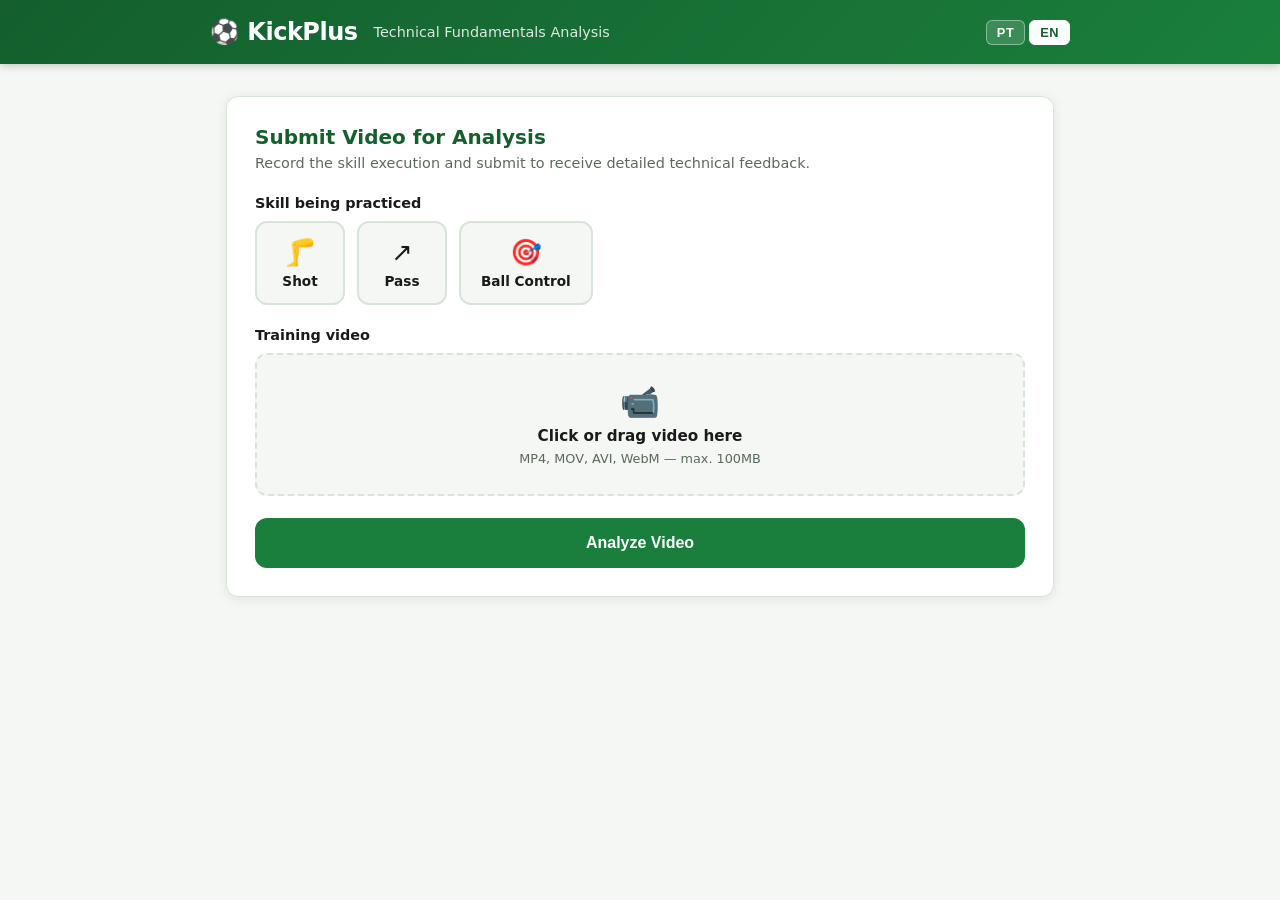
==== frontend/index.html @ da458dfa "Initial MVP commit Football technique analysis app using AI to analyze video frames and provide stru" ====
<!DOCTYPE html>
<html lang="pt-BR">
<head>
  <meta charset="UTF-8" />
  <meta name="viewport" content="width=device-width, initial-scale=1.0" />
  <title>KickPlus — Análise de Fundamentos</title>
  <link rel="stylesheet" href="style.css" />
</head>
<body>
  <header>
    <div class="header-inner">
      <span class="logo">⚽ KickPlus</span>
      <span class="tagline" data-i18n="tagline">Análise Técnica de Fundamentos</span>
      <div class="lang-toggle">
        <button class="lang-btn active" data-lang="pt">PT</button>
        <button class="lang-btn" data-lang="en">EN</button>
      </div>
    </div>
  </header>

  <main>
    <section class="upload-section card">
      <h2 data-i18n="uploadTitle">Enviar Vídeo para Análise</h2>
      <p class="subtitle" data-i18n="uploadSubtitle">Filme a execução do fundamento e envie para receber feedback técnico detalhado.</p>

      <form id="analyzeForm">
        <div class="field-group">
          <label data-i18n="skillLabel">Fundamento praticado</label>
          <div class="skill-selector">
            <label class="skill-option">
              <input type="radio" name="skill" value="shot" required />
              <span class="skill-card">
                <span class="skill-icon">🦵</span>
                <span class="skill-name" data-i18n="skillShot">Chute</span>
              </span>
            </label>
            <label class="skill-option">
              <input type="radio" name="skill" value="pass" />
              <span class="skill-card">
                <span class="skill-icon">↗️</span>
                <span class="skill-name" data-i18n="skillPass">Passe</span>
              </span>
            </label>
            <label class="skill-option">
              <input type="radio" name="skill" value="control" />
              <span class="skill-card">
                <span class="skill-icon">🎯</span>
                <span class="skill-name" data-i18n="skillControl">Domínio</span>
              </span>
            </label>
          </div>
        </div>

        <div class="field-group">
          <label data-i18n="videoLabel">Vídeo do treino</label>
          <div class="drop-zone" id="dropZone">
            <input type="file" id="videoInput" name="video" accept="video/*" required />
            <div class="drop-zone-content" id="dropZoneContent">
              <span class="drop-icon">📹</span>
              <span class="drop-text" data-i18n="dropText">Clique ou arraste o vídeo aqui</span>
              <span class="drop-hint" data-i18n="dropHint">MP4, MOV, AVI, WebM — máx. 100MB</span>
            </div>
          </div>
          <div id="videoPreviewContainer" class="video-preview-container hidden">
            <video id="videoPreview" controls></video>
            <button type="button" id="removeVideo" class="btn-remove" data-i18n="btnRemove">✕ Remover</button>
          </div>
        </div>

        <button type="submit" class="btn-primary" id="submitBtn">
          <span id="btnText" data-i18n="btnAnalyze">Analisar Vídeo</span>
          <span id="btnLoader" class="hidden">
            <span class="spinner"></span>
            <span data-i18n="btnAnalyzing">Analisando...</span>
          </span>
        </button>
      </form>
    </section>

    <section id="resultsSection" class="results-section hidden">
      <div class="card result-header-card">
        <div class="result-title-row">
          <h2 data-i18n="resultsTitle">Resultado da Análise</h2>
          <div class="score-badge" id="scoreBadge">
            <span class="score-value" id="scoreValue">—</span>
            <span class="score-label" data-i18n="scoreLabel">/ 10</span>
          </div>
        </div>
        <p id="resultSummary" class="result-summary"></p>
        <div class="main-tip-box">
          <span class="main-tip-label" data-i18n="mainTipLabel">💡 Dica principal para o próximo treino</span>
          <p id="mainTip"></p>
        </div>
      </div>

      <div class="two-col">
        <div class="card positives-card">
          <h3 data-i18n="positivesTitle">✅ Pontos Positivos</h3>
          <ul id="positivesList"></ul>
        </div>

        <div class="card improvements-card">
          <h3 data-i18n="improvementsTitle">🔧 Pontos a Melhorar</h3>
          <div id="improvementsList"></div>
        </div>
      </div>

      <div class="actions-row">
        <button class="btn-secondary" id="newAnalysisBtn" data-i18n="btnNewAnalysis">Nova Análise</button>
      </div>
    </section>

    <div id="errorBox" class="error-box hidden">
      <span id="errorMessage"></span>
    </div>
  </main>

  <script src="app.js"></script>
</body>
</html>
---- frontend/style.css ----
*, *::before, *::after { box-sizing: border-box; margin: 0; padding: 0; }

:root {
  --green: #1a7f3c;
  --green-light: #25a050;
  --green-dark: #145f2d;
  --accent: #f0c040;
  --bg: #f5f7f5;
  --card-bg: #ffffff;
  --text: #1a1a1a;
  --text-muted: #5a6a5a;
  --border: #d8e4d8;
  --radius: 12px;
  --shadow: 0 2px 12px rgba(0,0,0,0.08);
}

body {
  font-family: 'Segoe UI', system-ui, sans-serif;
  background: var(--bg);
  color: var(--text);
  min-height: 100vh;
}

header {
  background: linear-gradient(135deg, var(--green-dark) 0%, var(--green) 100%);
  color: white;
  padding: 18px 24px;
  box-shadow: 0 2px 8px rgba(0,0,0,0.2);
}
.header-inner {
  max-width: 860px;
  margin: 0 auto;
  display: flex;
  align-items: center;
  gap: 16px;
}
.logo { font-size: 1.5rem; font-weight: 700; letter-spacing: -0.5px; }
.tagline { font-size: 0.9rem; opacity: 0.85; flex: 1; }

.lang-toggle { display: flex; gap: 4px; margin-left: auto; }
.lang-btn {
  background: rgba(255,255,255,0.15);
  border: 1px solid rgba(255,255,255,0.4);
  color: white;
  border-radius: 6px;
  padding: 4px 10px;
  font-size: 0.8rem;
  font-weight: 700;
  cursor: pointer;
  transition: all 0.15s ease;
  letter-spacing: 0.5px;
}
.lang-btn:hover { background: rgba(255,255,255,0.25); }
.lang-btn.active { background: white; color: var(--green-dark); border-color: white; }

main {
  max-width: 860px;
  margin: 32px auto;
  padding: 0 16px;
  display: flex;
  flex-direction: column;
  gap: 24px;
}

.card {
  background: var(--card-bg);
  border: 1px solid var(--border);
  border-radius: var(--radius);
  padding: 28px;
  box-shadow: var(--shadow);
}

h2 { font-size: 1.25rem; font-weight: 700; color: var(--green-dark); margin-bottom: 6px; }
h3 { font-size: 1rem; font-weight: 700; margin-bottom: 14px; }
.subtitle { color: var(--text-muted); font-size: 0.9rem; margin-bottom: 24px; }

.field-group { margin-bottom: 22px; }
.field-group > label {
  display: block;
  font-weight: 600;
  font-size: 0.9rem;
  margin-bottom: 10px;
  color: var(--text);
}

/* Skill selector */
.skill-selector { display: flex; gap: 12px; }
.skill-option input[type="radio"] { display: none; }
.skill-card {
  display: flex;
  flex-direction: column;
  align-items: center;
  gap: 6px;
  padding: 14px 20px;
  border: 2px solid var(--border);
  border-radius: var(--radius);
  cursor: pointer;
  transition: all 0.18s ease;
  min-width: 90px;
  background: var(--bg);
}
.skill-card:hover { border-color: var(--green-light); background: #edf7f0; }
.skill-option input:checked + .skill-card {
  border-color: var(--green);
  background: #e5f5eb;
  box-shadow: 0 0 0 3px rgba(26,127,60,0.15);
}
.skill-icon { font-size: 1.6rem; }
.skill-name { font-size: 0.85rem; font-weight: 600; }

/* Drop zone */
.drop-zone {
  position: relative;
  border: 2px dashed var(--border);
  border-radius: var(--radius);
  background: var(--bg);
  cursor: pointer;
  transition: all 0.18s ease;
  min-height: 120px;
}
.drop-zone:hover, .drop-zone.drag-over {
  border-color: var(--green-light);
  background: #edf7f0;
}
.drop-zone input[type="file"] {
  position: absolute;
  inset: 0;
  opacity: 0;
  cursor: pointer;
  width: 100%;
  height: 100%;
}
.drop-zone-content {
  display: flex;
  flex-direction: column;
  align-items: center;
  justify-content: center;
  gap: 6px;
  padding: 28px;
  pointer-events: none;
}
.drop-icon { font-size: 2rem; }
.drop-text { font-weight: 600; font-size: 0.95rem; }
.drop-hint { font-size: 0.8rem; color: var(--text-muted); }

.video-preview-container {
  margin-top: 12px;
  display: flex;
  flex-direction: column;
  gap: 8px;
}
.video-preview-container video {
  width: 100%;
  max-height: 280px;
  border-radius: 8px;
  background: #000;
}
.btn-remove {
  align-self: flex-start;
  background: none;
  border: 1px solid #ddd;
  border-radius: 6px;
  padding: 5px 12px;
  font-size: 0.8rem;
  cursor: pointer;
  color: var(--text-muted);
}
.btn-remove:hover { border-color: #c00; color: #c00; }

/* Buttons */
.btn-primary {
  width: 100%;
  padding: 14px;
  background: var(--green);
  color: white;
  border: none;
  border-radius: var(--radius);
  font-size: 1rem;
  font-weight: 700;
  cursor: pointer;
  transition: background 0.18s ease;
  display: flex;
  align-items: center;
  justify-content: center;
  gap: 8px;
  min-height: 50px;
}
.btn-primary:hover:not(:disabled) { background: var(--green-light); }
.btn-primary:disabled { opacity: 0.6; cursor: not-allowed; }

.btn-secondary {
  padding: 11px 24px;
  background: white;
  color: var(--green);
  border: 2px solid var(--green);
  border-radius: var(--radius);
  font-size: 0.95rem;
  font-weight: 600;
  cursor: pointer;
  transition: all 0.18s ease;
}
.btn-secondary:hover { background: #edf7f0; }

/* Spinner */
.spinner {
  display: inline-block;
  width: 18px; height: 18px;
  border: 2px solid rgba(255,255,255,0.4);
  border-top-color: white;
  border-radius: 50%;
  animation: spin 0.7s linear infinite;
}
@keyframes spin { to { transform: rotate(360deg); } }

/* Results */
.result-header-card { border-top: 4px solid var(--green); }
.result-title-row {
  display: flex;
  justify-content: space-between;
  align-items: flex-start;
  margin-bottom: 12px;
}
.score-badge {
  display: flex;
  align-items: baseline;
  gap: 2px;
  background: var(--green);
  color: white;
  padding: 8px 14px;
  border-radius: 10px;
  min-width: 80px;
  justify-content: center;
}
.score-value { font-size: 1.8rem; font-weight: 800; line-height: 1; }
.score-label { font-size: 0.9rem; opacity: 0.85; }
.result-summary { color: var(--text-muted); line-height: 1.6; margin-bottom: 16px; }

.main-tip-box {
  background: #fffbea;
  border: 1px solid #f0c040;
  border-radius: 8px;
  padding: 14px 16px;
}
.main-tip-label { font-size: 0.8rem; font-weight: 700; color: #856a00; display: block; margin-bottom: 4px; }
.main-tip-box p { font-size: 0.9rem; color: var(--text); line-height: 1.55; }

.two-col { display: grid; grid-template-columns: 1fr 1fr; gap: 16px; }
@media (max-width: 640px) { .two-col { grid-template-columns: 1fr; } .skill-selector { flex-wrap: wrap; } }

.positives-card { border-top: 3px solid #25a050; }
.positives-card ul { list-style: none; display: flex; flex-direction: column; gap: 8px; }
.positives-card li {
  padding: 10px 12px;
  background: #edf7f0;
  border-radius: 8px;
  font-size: 0.88rem;
  line-height: 1.5;
}
.positives-card li::before { content: "✓ "; color: var(--green); font-weight: 700; }

.improvements-card { border-top: 3px solid #e07020; }
.improvement-item {
  border: 1px solid #f0dfc8;
  border-radius: 8px;
  padding: 12px 14px;
  margin-bottom: 10px;
  background: #fdf8f3;
}
.improvement-item:last-child { margin-bottom: 0; }
.improvement-problem { font-weight: 600; font-size: 0.88rem; color: #c05000; margin-bottom: 6px; }
.improvement-correction { font-size: 0.85rem; color: var(--text); line-height: 1.5; margin-bottom: 6px; }
.improvement-exercise {
  font-size: 0.82rem;
  background: #fff;
  border: 1px dashed #d0c0a0;
  border-radius: 6px;
  padding: 7px 10px;
  color: var(--text-muted);
}
.improvement-exercise .exercise-label { font-weight: 600; color: var(--green-dark); }

.actions-row { display: flex; justify-content: center; }

.error-box {
  background: #fff0f0;
  border: 1px solid #f0b0b0;
  color: #c00;
  border-radius: var(--radius);
  padding: 14px 18px;
  font-size: 0.9rem;
}

.hidden { display: none !important; }
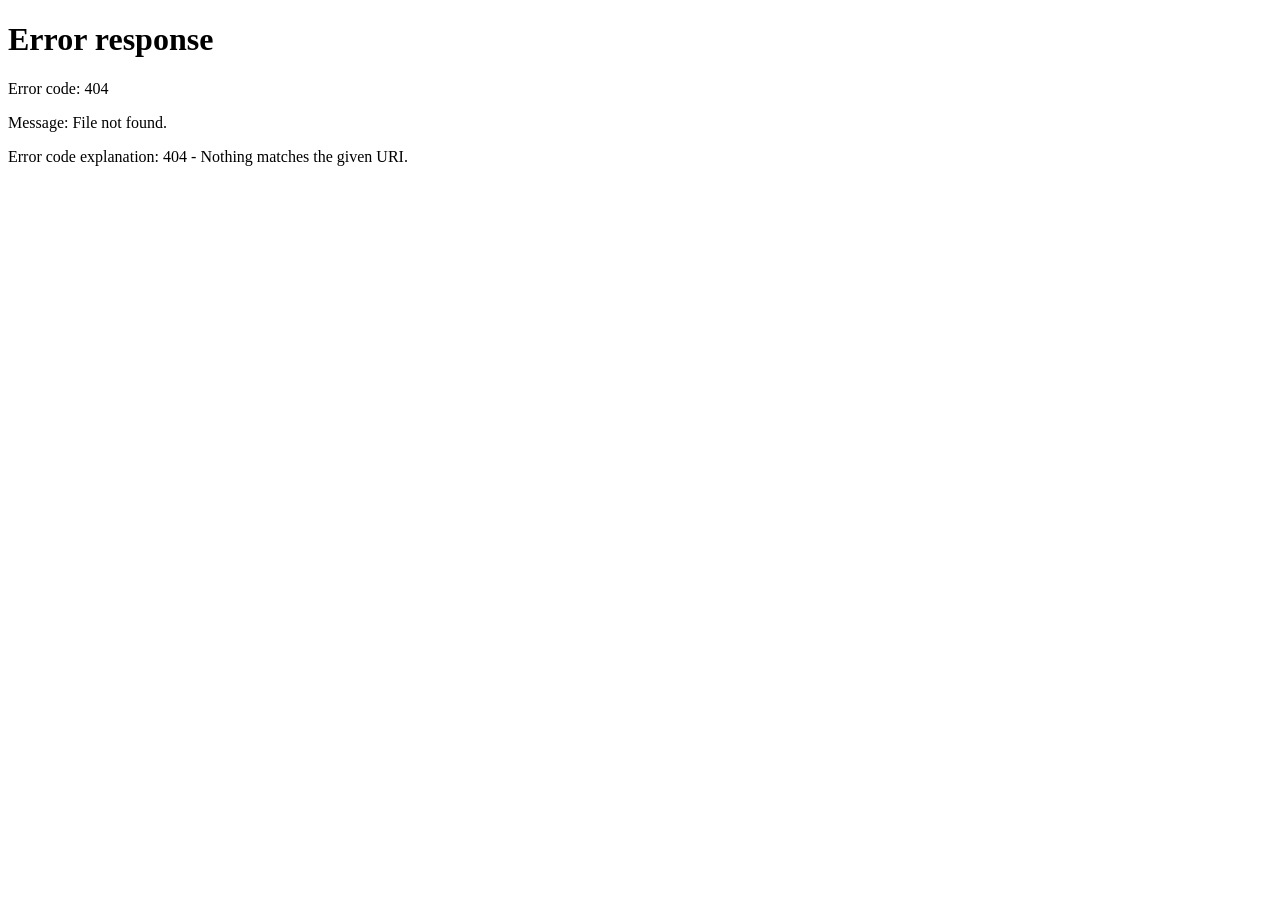
==== commit 5affa7f6: "Add password-based authentication to protect the app Single-password login using a JWT token (30-day" ====
--- a/frontend/index.html
+++ b/frontend/index.html
@@ -15,6 +15,7 @@
         <button class="lang-btn active" data-lang="pt">PT</button>
         <button class="lang-btn" data-lang="en">EN</button>
       </div>
+      <button id="logoutBtn" class="logout-btn" data-i18n="btnLogout">Sair</button>
     </div>
   </header>
 
--- a/frontend/style.css
+++ b/frontend/style.css
@@ -291,3 +291,36 @@
 }
 
 .hidden { display: none !important; }
+
+/* Login page */
+.login-card { max-width: 400px; margin: 0 auto; }
+
+.text-input {
+  width: 100%;
+  padding: 11px 14px;
+  border: 1px solid var(--border);
+  border-radius: 8px;
+  font-size: 0.95rem;
+  color: var(--text);
+  background: white;
+  transition: border-color 0.15s ease;
+}
+.text-input:focus {
+  outline: none;
+  border-color: var(--green);
+  box-shadow: 0 0 0 3px rgba(26,127,60,0.1);
+}
+
+/* Logout button in header */
+.logout-btn {
+  background: rgba(255,255,255,0.15);
+  border: 1px solid rgba(255,255,255,0.4);
+  color: white;
+  border-radius: 6px;
+  padding: 4px 12px;
+  font-size: 0.8rem;
+  cursor: pointer;
+  transition: all 0.15s ease;
+  margin-left: 8px;
+}
+.logout-btn:hover { background: rgba(255,255,255,0.25); }
